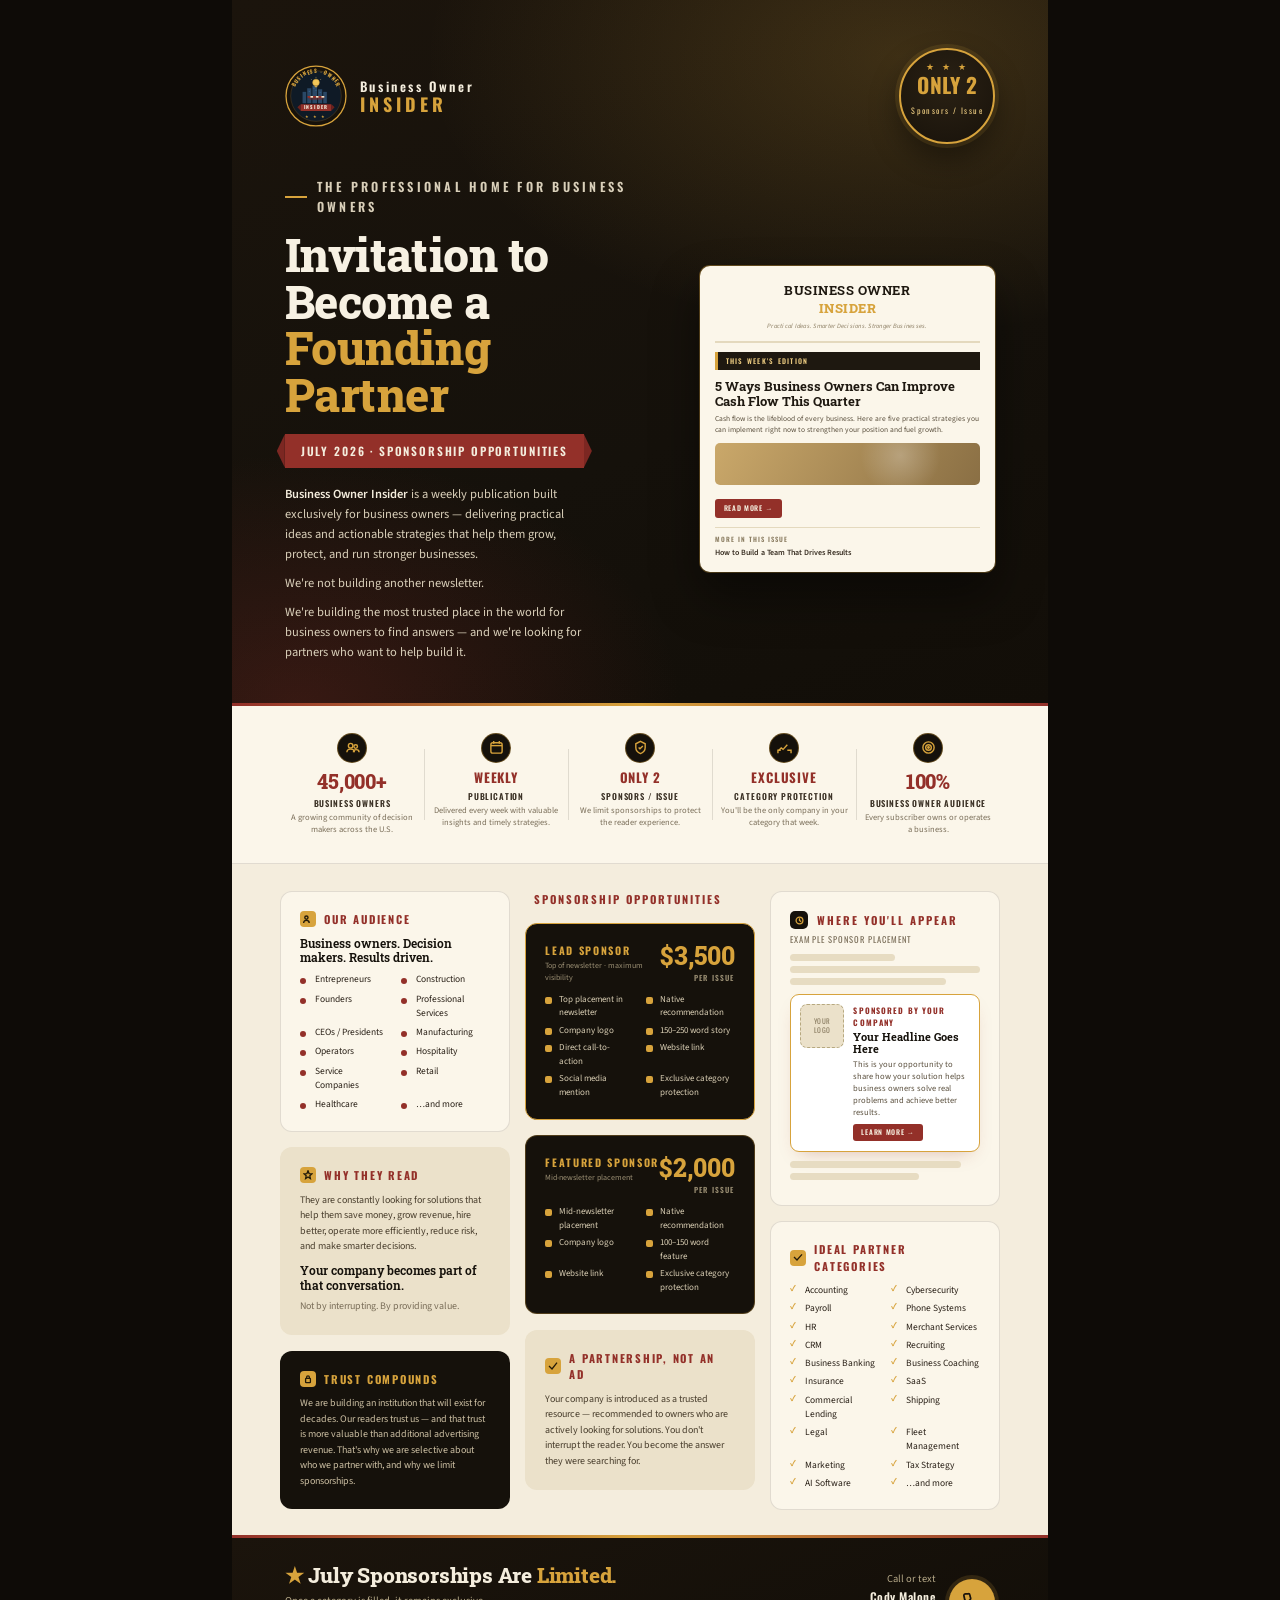
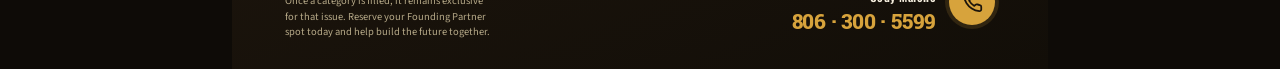
==== newsletter/boi-founding-partner.html @ cd5d9f14 "Add Business Owner Insider founding-partner one-pager (BOI brand) Rebuilds the founding-partner invi" ====
<!doctype html>
<html lang="en">
<head>
<meta charset="utf-8" />
<title>Business Owner Insider — Founding Partner Invitation</title>
<link rel="preconnect" href="https://fonts.googleapis.com">
<link rel="preconnect" href="https://fonts.gstatic.com" crossorigin>
<link href="https://fonts.googleapis.com/css2?family=Roboto+Slab:wght@400;500;600;700;800&family=Oswald:wght@500;600;700&family=Source+Sans+3:wght@400;500;600;700&display=swap" rel="stylesheet">
<style>
  :root{
    --ink:#15110B;          /* warm near-black */
    --ink-2:#1E1810;
    --char:#221B12;         /* charcoal panel */
    --cream:#F4EDDD;        /* parchment page */
    --cream-2:#ECE2CC;
    --panel:#EBE1CA;        /* tinted card */
    --gold:#D7A33C;         /* primary accent */
    --gold-2:#E7C77E;
    --gold-soft:#F0DFB0;
    --maroon:#933029;       /* brick red */
    --maroon-2:#7C2722;
    --navy:#1C2A38;
    --text:#2A2118;         /* body on cream */
    --mute:#7A6E59;
    --line:rgba(34,27,18,0.12);
    --line-d:rgba(244,237,221,0.12);
  }
  *{box-sizing:border-box;margin:0;padding:0}
  html,body{background:#0e0b07}
  body{
    font-family:'Source Sans 3',-apple-system,BlinkMacSystemFont,sans-serif;
    color:var(--text);
    -webkit-font-smoothing:antialiased;
    line-height:1.5;
  }
  .page{
    width:8.5in;min-height:11in;margin:0 auto;background:var(--cream);
    position:relative;overflow:hidden;
  }
  .slab{font-family:'Roboto Slab',serif}
  .cond{font-family:'Oswald',sans-serif}

  /* ---------------- HERO ---------------- */
  .hero{
    background:
      radial-gradient(820px 480px at 82% 8%, rgba(215,163,60,.20), transparent 58%),
      radial-gradient(640px 420px at 8% 100%, rgba(147,48,41,.28), transparent 60%),
      linear-gradient(160deg,#1B140C 0%, #15110B 60%, #120E08 100%);
    color:#F4EDDD;padding:0.5in 0.55in 0.46in;position:relative;
  }
  .hero::after{ /* hairline gold base */
    content:"";position:absolute;left:0;right:0;bottom:0;height:3px;
    background:linear-gradient(90deg,var(--maroon),var(--gold),var(--maroon));
  }
  .hero__top{display:flex;align-items:center;justify-content:space-between;margin-bottom:0.34in}
  .lockup{display:flex;align-items:center;gap:13px}
  .emblem{width:62px;height:62px;flex-shrink:0}
  .wordmark{line-height:1}
  .wordmark .l1{font-family:'Oswald';font-weight:600;letter-spacing:.20em;font-size:13px;color:#F4EDDD}
  .wordmark .l2{font-family:'Oswald';font-weight:700;letter-spacing:.22em;font-size:18px;color:var(--gold);margin-top:2px}
  .seal{
    width:1.0in;height:1.0in;border-radius:50%;flex-shrink:0;
    background:radial-gradient(circle at 50% 38%, #2A2114, #18120A);
    border:2px solid var(--gold);
    display:grid;place-items:center;text-align:center;
    box-shadow:0 0 0 4px rgba(215,163,60,.12), 0 14px 30px rgba(0,0,0,.4);
    position:relative;
  }
  .seal .stars{position:absolute;top:11px;left:0;right:0;text-align:center;color:var(--gold);font-size:9px;letter-spacing:3px}
  .seal b{font-family:'Oswald';font-weight:700;color:var(--gold);font-size:21px;letter-spacing:.02em;line-height:.9}
  .seal small{font-family:'Oswald';display:block;color:#E7C77E;font-size:8px;letter-spacing:.18em;margin-top:3px}

  .hero__grid{display:grid;grid-template-columns:1.12fr 0.88fr;gap:0.4in;align-items:center}
  .eyebrow{
    font-family:'Oswald';color:var(--gold);font-size:11px;letter-spacing:.26em;text-transform:uppercase;font-weight:600;
    margin-bottom:14px;display:flex;align-items:center;gap:10px;
  }
  .eyebrow::before{content:"";width:26px;height:2px;background:var(--gold)}
  .hero h1{
    font-family:'Roboto Slab';font-weight:800;font-size:46px;line-height:1.02;letter-spacing:-0.01em;color:#F7F1E3;
    margin-bottom:16px;
  }
  .hero h1 .accent{color:var(--gold)}
  .ribbon{
    display:inline-block;position:relative;
    background:var(--maroon);color:#F4EDDD;
    font-family:'Oswald';font-weight:600;font-size:11.5px;letter-spacing:.16em;text-transform:uppercase;
    padding:8px 16px;margin-bottom:16px;
  }
  .ribbon::before,.ribbon::after{content:"";position:absolute;top:0;bottom:0;width:8px;background:var(--maroon-2)}
  .ribbon::before{left:-8px;clip-path:polygon(0 50%,100% 0,100% 100%)}
  .ribbon::after{right:-8px;clip-path:polygon(0 0,100% 50%,0 100%)}
  .hero p{color:#D9CFB9;font-size:12.5px;line-height:1.6;max-width:50ch}
  .hero p + p{margin-top:9px}
  .hero p strong{color:#F4EDDD;font-weight:600}
  .hero p .em{color:var(--gold-2)}

  /* newsletter device mock */
  .mock{
    background:#FBF6EA;border-radius:10px;padding:15px 15px 13px;color:#221B12;
    box-shadow:0 24px 48px rgba(0,0,0,.45), 0 0 0 1px rgba(215,163,60,.4);
    position:relative;
  }
  .mock::before{ /* browser dots */
    content:"";position:absolute;top:-0px;left:0;right:0;height:0;
  }
  .mock__mast{text-align:center;border-bottom:2px solid #E4D9BE;padding-bottom:9px;margin-bottom:9px}
  .mock__mast .m1{font-family:'Roboto Slab';font-weight:700;font-size:13px;letter-spacing:.04em;color:#1E1810}
  .mock__mast .m2{font-family:'Roboto Slab';font-weight:800;font-size:13px;letter-spacing:.04em;color:var(--gold);margin-top:-1px}
  .mock__mast .tag{font-size:6.5px;color:#8A7C61;letter-spacing:.04em;margin-top:3px;font-style:italic}
  .mock__edition{
    background:#1E1810;color:#E7C77E;font-family:'Oswald';font-size:7px;letter-spacing:.18em;text-transform:uppercase;
    padding:4px 8px;border-left:3px solid var(--gold);margin-bottom:9px;font-weight:600;
  }
  .mock__title{font-family:'Roboto Slab';font-weight:700;font-size:12.5px;line-height:1.15;color:#1E1810;margin-bottom:5px}
  .mock__lede{font-size:7.5px;line-height:1.5;color:#5A4F3D;margin-bottom:8px}
  .mock__img{height:42px;border-radius:5px;margin-bottom:9px;
    background:linear-gradient(120deg,#caa86a,#8a6f44);position:relative;overflow:hidden}
  .mock__img::after{content:"";position:absolute;inset:0;
    background:radial-gradient(40px 40px at 70% 30%, rgba(255,255,255,.25), transparent)}
  .mock__cta{display:inline-block;background:var(--maroon);color:#F4EDDD;font-family:'Oswald';
    padding:4px 9px;border-radius:3px;font-size:7px;font-weight:600;letter-spacing:.10em;text-transform:uppercase}
  .mock__more{margin-top:9px;border-top:1px solid #E4D9BE;padding-top:7px}
  .mock__more .h{font-family:'Oswald';font-size:6.5px;letter-spacing:.16em;text-transform:uppercase;color:#8A7C61;font-weight:600}
  .mock__more .t{font-size:8px;color:#3A3024;font-weight:600;margin-top:2px}

  /* ---------------- METRIC STRIP ---------------- */
  .metrics{display:grid;grid-template-columns:repeat(5,1fr);background:#FBF6EA;padding:0.28in 0.5in;border-bottom:1px solid var(--line)}
  .metric{text-align:center;padding:0 7px;position:relative}
  .metric + .metric::before{content:"";position:absolute;left:0;top:16%;bottom:16%;width:1px;background:var(--line)}
  .metric .icon{width:30px;height:30px;border-radius:50%;background:var(--ink);color:var(--gold);display:grid;place-items:center;margin:0 auto 8px;border:1px solid rgba(215,163,60,.4)}
  .metric .icon svg{width:15px;height:15px}
  .metric .num{font-family:'Roboto Slab';font-weight:800;font-size:20px;letter-spacing:-0.01em;color:var(--maroon);line-height:1}
  .metric .num.sm{font-family:'Oswald';font-weight:700;font-size:13px;letter-spacing:.06em;text-transform:uppercase}
  .metric .label{font-family:'Oswald';font-weight:600;font-size:8.5px;letter-spacing:.10em;text-transform:uppercase;color:#3A3024;margin-top:6px}
  .metric .desc{font-size:8.5px;color:var(--mute);margin-top:3px;line-height:1.4}

  /* ---------------- BODY ---------------- */
  .body{display:grid;grid-template-columns:1fr 1fr 1fr;gap:0.16in;padding:0.28in 0.5in 0.26in;background:var(--cream)}
  .col{display:flex;flex-direction:column;gap:0.16in}
  .seclabel{font-family:'Oswald';font-size:11px;letter-spacing:.18em;text-transform:uppercase;color:var(--maroon);font-weight:700;display:flex;align-items:center;gap:9px;margin-bottom:2px}
  .seclabel .chip{width:18px;height:18px;border-radius:5px;background:var(--ink);color:var(--gold);display:grid;place-items:center;flex-shrink:0}
  .seclabel .chip svg{width:11px;height:11px}

  .card{background:#FBF6EA;border:1px solid var(--line);border-radius:12px;padding:0.2in}
  .card.tint{background:var(--panel);border-color:transparent}
  .card.dark{background:var(--ink);color:#EFE6D2;border-color:transparent}
  .card h3{font-family:'Oswald';font-size:11px;letter-spacing:.16em;text-transform:uppercase;color:var(--maroon);font-weight:700;margin-bottom:9px;display:flex;align-items:center;gap:8px}
  .card.dark h3{color:var(--gold)}
  .card .lead{font-family:'Roboto Slab';font-weight:600;font-size:11.5px;color:var(--ink);margin-bottom:6px;line-height:1.3}
  .card.dark .lead{color:#F4EDDD}
  .card p{font-size:10px;line-height:1.55;color:#4A3F2E}
  .card.dark p{color:#CBBEA2}
  .chip-sm{width:16px;height:16px;border-radius:4px;background:var(--gold);color:#231A08;display:grid;place-items:center;flex-shrink:0}
  .chip-sm svg{width:10px;height:10px}

  .twocol{display:grid;grid-template-columns:1fr 1fr;gap:5px 12px;list-style:none;margin-top:6px}
  .twocol li{position:relative;padding-left:15px;font-size:9.5px;color:var(--text)}
  .twocol li::before{content:"";position:absolute;left:0;top:6px;width:6px;height:6px;border-radius:50%;background:var(--maroon)}

  /* sponsor tiers */
  .tiers-label{font-family:'Oswald';font-size:11px;letter-spacing:.18em;text-transform:uppercase;color:var(--maroon);font-weight:700;display:flex;align-items:center;gap:9px}
  .sponsor{background:var(--ink);color:#EFE6D2;border-radius:12px;padding:0.2in;position:relative;overflow:hidden}
  .sponsor.lead{border:1.5px solid var(--gold)}
  .sponsor.feat{border:1px solid rgba(215,163,60,.3)}
  .sponsor .head{display:flex;align-items:flex-start;justify-content:space-between;margin-bottom:9px}
  .sponsor .tag{font-family:'Oswald';font-size:10.5px;letter-spacing:.16em;text-transform:uppercase;color:var(--gold);font-weight:700}
  .sponsor .tagsub{font-size:8px;color:#9A8E73;margin-top:1px}
  .sponsor .price{text-align:right;line-height:1}
  .sponsor .price b{font-family:'Roboto Slab';font-weight:800;font-size:25px;color:var(--gold);display:block;letter-spacing:-0.01em}
  .sponsor .price small{font-family:'Oswald';font-size:7.5px;color:#9A8E73;letter-spacing:.16em;text-transform:uppercase;font-weight:600}
  .sponsor ul{list-style:none;display:grid;grid-template-columns:1fr 1fr;gap:4px 12px;margin-top:4px}
  .sponsor.feat ul{grid-template-columns:1fr 1fr}
  .sponsor li{position:relative;padding-left:14px;font-size:9px;color:#D9CEB4}
  .sponsor li::before{content:"";position:absolute;left:0;top:4px;width:7px;height:7px;border-radius:2px;background:var(--gold)}

  /* placement preview */
  .preview{background:#FBF6EA;border:1px solid var(--line);border-radius:12px;padding:0.2in}
  .preview .sk{height:7px;background:#E7DCC2;border-radius:4px;margin-bottom:5px}
  .preview .ad{background:#fff;border:1.5px solid var(--gold);border-radius:9px;padding:9px;display:flex;gap:9px;margin:9px 0;box-shadow:0 8px 18px -10px rgba(147,48,41,.35)}
  .preview .ad .logo{width:44px;height:44px;border-radius:7px;background:var(--panel);border:1px dashed #B6A87F;display:grid;place-items:center;color:#8A7C61;font-size:7px;text-align:center;line-height:1.2;font-family:'Oswald';letter-spacing:.06em;flex-shrink:0}
  .preview .ad h4{font-family:'Oswald';font-size:8px;color:var(--maroon);letter-spacing:.14em;text-transform:uppercase;font-weight:700;margin-bottom:3px}
  .preview .ad h5{font-family:'Roboto Slab';font-size:11px;font-weight:700;color:var(--ink);margin-bottom:3px;line-height:1.15}
  .preview .ad p{font-size:8.5px;color:#5A4F3D;line-height:1.4}
  .preview .ad .c{display:inline-block;background:var(--maroon);color:#F4EDDD;font-family:'Oswald';padding:3px 8px;border-radius:3px;font-size:7px;font-weight:600;letter-spacing:.1em;text-transform:uppercase;margin-top:5px}

  .cats{display:grid;grid-template-columns:1fr 1fr;gap:4px 12px;list-style:none;margin-top:6px}
  .cats li{position:relative;padding-left:15px;font-size:9.5px;color:var(--text)}
  .cats li::before{content:"✓";position:absolute;left:0;top:-1px;color:var(--gold);font-size:9px;font-weight:700}

  /* ---------------- FOOTER ---------------- */
  .foot{background:linear-gradient(160deg,#1B140C,#120E08);color:#F4EDDD;padding:0.3in 0.55in;display:grid;grid-template-columns:1.4fr 1fr;gap:0.3in;align-items:center;position:relative}
  .foot::before{content:"";position:absolute;top:0;left:0;right:0;height:3px;background:linear-gradient(90deg,var(--maroon),var(--gold),var(--maroon))}
  .foot__cta h2{font-family:'Roboto Slab';font-weight:800;font-size:21px;letter-spacing:-0.01em;line-height:1.08;margin-bottom:6px}
  .foot__cta h2 .accent{color:var(--gold)}
  .foot__cta p{color:#B6A988;font-size:10.5px;line-height:1.5;max-width:42ch}
  .foot__cta .star{color:var(--gold)}
  .foot__contact{display:flex;align-items:center;gap:13px;justify-content:flex-end;text-align:right}
  .foot__contact .who{font-size:10.5px;color:#B6A988}
  .foot__contact .who b{display:block;color:#F4EDDD;font-weight:600;font-family:'Oswald';letter-spacing:.04em;font-size:12px;margin-top:1px}
  .foot__contact .num{font-family:'Roboto Slab';font-weight:800;font-size:21px;color:var(--gold);letter-spacing:-0.01em;line-height:1.15;margin-top:3px}
  .foot__contact .ring{width:46px;height:46px;border-radius:50%;background:var(--gold);color:#1B140C;display:grid;place-items:center;flex-shrink:0;box-shadow:0 0 0 4px rgba(215,163,60,.15)}
  .foot__contact .ring svg{width:21px;height:21px}

  @page{size:Letter;margin:0}
  @media print{html,body{background:var(--cream)} .page{width:8.5in;min-height:11in}}
</style>
</head>
<body>
  <main class="page">

    <!-- ===== HERO ===== -->
    <section class="hero">
      <div class="hero__top">
        <div class="lockup">
          <!-- recreated Business Owner Insider emblem -->
          <svg class="emblem" viewBox="0 0 120 120" aria-label="Business Owner Insider emblem">
            <defs>
              <path id="arcTop" d="M16,60 A44,44 0 0 1 104,60" />
            </defs>
            <circle cx="60" cy="60" r="58" fill="#16110A"/>
            <circle cx="60" cy="60" r="58" fill="none" stroke="#D7A33C" stroke-width="2.5"/>
            <circle cx="60" cy="60" r="49" fill="#0F1A26"/>
            <circle cx="60" cy="60" r="49" fill="none" stroke="#5A4322" stroke-width="1"/>
            <!-- arced top text -->
            <text font-family="Oswald, sans-serif" font-weight="700" font-size="10.5" letter-spacing="1.6" fill="#D7A33C">
              <textPath href="#arcTop" startOffset="50%" text-anchor="middle">BUSINESS · OWNER</textPath>
            </text>
            <!-- city skyline -->
            <g fill="#2A4866">
              <rect x="34" y="52" width="7" height="22"/><rect x="43" y="45" width="8" height="29"/>
              <rect x="53" y="40" width="9" height="34"/><rect x="64" y="47" width="8" height="27"/>
              <rect x="74" y="52" width="7" height="22"/>
            </g>
            <g fill="#3A6E9E" opacity="0.9">
              <rect x="55" y="44" width="2" height="2"/><rect x="59" y="48" width="2" height="2"/>
              <rect x="46" y="50" width="2" height="2"/><rect x="67" y="52" width="2" height="2"/>
            </g>
            <!-- market stall awning -->
            <g>
              <rect x="44" y="60" width="32" height="3.4" fill="#8C2C25"/>
              <g>
                <rect x="44" y="60" width="5.3" height="3.4" fill="#933029"/>
                <rect x="49.3" y="60" width="5.3" height="3.4" fill="#F0E6CE"/>
                <rect x="54.6" y="60" width="5.3" height="3.4" fill="#933029"/>
                <rect x="59.9" y="60" width="5.3" height="3.4" fill="#F0E6CE"/>
                <rect x="65.2" y="60" width="5.3" height="3.4" fill="#933029"/>
                <rect x="70.5" y="60" width="5.5" height="3.4" fill="#F0E6CE"/>
              </g>
              <path d="M44 63.4 l4 4 h24 l4 -4 Z" fill="#7C2722" opacity="0.55"/>
            </g>
            <!-- lightbulb -->
            <circle cx="60" cy="34" r="6.4" fill="#F2C75A"/>
            <circle cx="60" cy="34" r="6.4" fill="none" stroke="#D7A33C" stroke-width="1"/>
            <rect x="57.4" y="40" width="5.2" height="3" rx="1" fill="#C9A24A"/>
            <g stroke="#E7C77E" stroke-width="1" opacity="0.8">
              <line x1="60" y1="23" x2="60" y2="26"/><line x1="50" y1="27" x2="52" y2="29"/><line x1="70" y1="27" x2="68" y2="29"/>
            </g>
            <!-- INSIDER ribbon -->
            <g>
              <rect x="30" y="76" width="60" height="13" rx="1.5" fill="#933029"/>
              <path d="M30 76 l-6 6 6 6 Z" fill="#6E211C"/>
              <path d="M90 76 l6 6 -6 6 Z" fill="#6E211C"/>
              <text x="60" y="85.4" font-family="Oswald, sans-serif" font-weight="700" font-size="9.5" letter-spacing="2.4" fill="#F4EDDD" text-anchor="middle">INSIDER</text>
            </g>
            <!-- bottom stars -->
            <text x="60" y="103" font-size="7" fill="#D7A33C" text-anchor="middle" letter-spacing="3">★ ★ ★</text>
          </svg>
          <div class="wordmark">
            <div class="l1">Business Owner</div>
            <div class="l2">INSIDER</div>
          </div>
        </div>
        <div class="seal">
          <span class="stars">★ ★ ★</span>
          <div><b>ONLY 2</b><small>Sponsors / Issue</small></div>
        </div>
      </div>

      <div class="hero__grid">
        <div>
          <p class="eyebrow">The professional home for business owners</p>
          <h1>Invitation to Become a <span class="accent">Founding Partner</span></h1>
          <span class="ribbon">July 2026 · Sponsorship Opportunities</span>
          <p><strong>Business Owner Insider</strong> is a weekly publication built exclusively for business owners — delivering practical ideas and actionable strategies that help them grow, protect, and run stronger businesses.</p>
          <p class="em">We're not building another newsletter.</p>
          <p>We're building the most trusted place in the world for business owners to find answers — and we're looking for partners who want to help build it.</p>
        </div>

        <div class="mock" aria-hidden="true">
          <div class="mock__mast">
            <div class="m1">BUSINESS OWNER</div>
            <div class="m2">INSIDER</div>
            <div class="tag">Practical Ideas. Smarter Decisions. Stronger Businesses.</div>
          </div>
          <div class="mock__edition">This Week's Edition</div>
          <div class="mock__title">5 Ways Business Owners Can Improve Cash Flow This Quarter</div>
          <div class="mock__lede">Cash flow is the lifeblood of every business. Here are five practical strategies you can implement right now to strengthen your position and fuel growth.</div>
          <div class="mock__img"></div>
          <span class="mock__cta">Read More →</span>
          <div class="mock__more">
            <div class="h">More in this issue</div>
            <div class="t">How to Build a Team That Drives Results</div>
          </div>
        </div>
      </div>
    </section>

    <!-- ===== METRICS ===== -->
    <section class="metrics">
      <div class="metric">
        <div class="icon"><svg viewBox="0 0 16 16" fill="none" stroke="currentColor" stroke-width="1.5"><circle cx="6" cy="6" r="2.4"/><circle cx="11.4" cy="7" r="1.9"/><path d="M2 13c0-2 2-3.4 4-3.4s4 1.4 4 3.4"/><path d="M9 13c0-1.6 1.4-2.7 3-2.7s3 1.1 3 2.7"/></svg></div>
        <div class="num">45,000+</div>
        <div class="label">Business Owners</div>
        <div class="desc">A growing community of decision makers across the U.S.</div>
      </div>
      <div class="metric">
        <div class="icon"><svg viewBox="0 0 16 16" fill="none" stroke="currentColor" stroke-width="1.5"><rect x="2" y="3" width="12" height="11" rx="2"/><path d="M2 6 H14"/><path d="M5 1 V4 M11 1 V4"/></svg></div>
        <div class="num sm">Weekly</div>
        <div class="label">Publication</div>
        <div class="desc">Delivered every week with valuable insights and timely strategies.</div>
      </div>
      <div class="metric">
        <div class="icon"><svg viewBox="0 0 16 16" fill="none" stroke="currentColor" stroke-width="1.5"><path d="M8 1.5 L13 4 V8c0 3-2.5 5.5-5 6.5C5.5 13.5 3 11 3 8V4z"/><path d="M6 8 L7.4 9.4 L10.5 6.4"/></svg></div>
        <div class="num sm">Only 2</div>
        <div class="label">Sponsors / Issue</div>
        <div class="desc">We limit sponsorships to protect the reader experience.</div>
      </div>
      <div class="metric">
        <div class="icon"><svg viewBox="0 0 16 16" fill="none" stroke="currentColor" stroke-width="1.5"><path d="M2 11 L4.5 8.5 L6.5 10 L11 5"/><path d="M4 11 H1 V14"/><path d="M11 11 H15 V14"/></svg></div>
        <div class="num sm">Exclusive</div>
        <div class="label">Category Protection</div>
        <div class="desc">You'll be the only company in your category that week.</div>
      </div>
      <div class="metric">
        <div class="icon"><svg viewBox="0 0 16 16" fill="none" stroke="currentColor" stroke-width="1.5"><circle cx="8" cy="8" r="6"/><circle cx="8" cy="8" r="3"/><circle cx="8" cy="8" r="0.8" fill="currentColor"/></svg></div>
        <div class="num">100%</div>
        <div class="label">Business Owner Audience</div>
        <div class="desc">Every subscriber owns or operates a business.</div>
      </div>
    </section>

    <!-- ===== BODY ===== -->
    <section class="body">
      <!-- COL 1 -->
      <div class="col">
        <article class="card">
          <h3><span class="chip-sm"><svg viewBox="0 0 10 10" fill="none" stroke="currentColor" stroke-width="1.4"><circle cx="3.4" cy="3.6" r="1.6"/><path d="M0.6 9c0-1.5 1.2-2.6 2.8-2.6S6.2 7.5 6.2 9"/></svg></span> Our Audience</h3>
          <p class="lead">Business owners. Decision makers. Results driven.</p>
          <ul class="twocol">
            <li>Entrepreneurs</li><li>Construction</li>
            <li>Founders</li><li>Professional Services</li>
            <li>CEOs / Presidents</li><li>Manufacturing</li>
            <li>Operators</li><li>Hospitality</li>
            <li>Service Companies</li><li>Retail</li>
            <li>Healthcare</li><li>…and more</li>
          </ul>
        </article>

        <article class="card tint">
          <h3><span class="chip-sm"><svg viewBox="0 0 10 10" fill="none" stroke="currentColor" stroke-width="1.3"><path d="M5 0.8 L6.1 3.6 L9 3.8 L6.8 5.7 L7.4 8.6 L5 7 L2.6 8.6 L3.2 5.7 L1 3.8 L3.9 3.6 Z"/></svg></span> Why They Read</h3>
          <p>They are constantly looking for solutions that help them save money, grow revenue, hire better, operate more efficiently, reduce risk, and make smarter decisions.</p>
          <p class="lead" style="margin-top:9px">Your company becomes part of that conversation.</p>
          <p style="margin-top:3px;color:var(--mute)">Not by interrupting. By providing value.</p>
        </article>

        <article class="card dark">
          <h3><span class="chip-sm"><svg viewBox="0 0 10 10" fill="none" stroke="#231A08" stroke-width="1.3"><rect x="2.6" y="4.4" width="4.8" height="4.2" rx="0.6"/><path d="M3.6 4.4 V3.2 a1.4 1.4 0 0 1 2.8 0 V4.4"/></svg></span> Trust Compounds</h3>
          <p>We are building an institution that will exist for decades. Our readers trust us — and that trust is more valuable than additional advertising revenue. That's why we are selective about who we partner with, and why we limit sponsorships.</p>
        </article>
      </div>

      <!-- COL 2 -->
      <div class="col">
        <p class="tiers-label"><span class="chip"><svg viewBox="0 0 11 11" fill="none" stroke="currentColor" stroke-width="1.3"><path d="M1.4 1.4 H9.6 V6 L5.5 9.4 L1.4 6 Z"/></svg></span> Sponsorship Opportunities</p>

        <article class="sponsor lead">
          <div class="head">
            <div><div class="tag">Lead Sponsor</div><div class="tagsub">Top of newsletter · maximum visibility</div></div>
            <div class="price"><b>$3,500</b><small>per issue</small></div>
          </div>
          <ul>
            <li>Top placement in newsletter</li>
            <li>Native recommendation</li>
            <li>Company logo</li>
            <li>150–250 word story</li>
            <li>Direct call-to-action</li>
            <li>Website link</li>
            <li>Social media mention</li>
            <li>Exclusive category protection</li>
          </ul>
        </article>

        <article class="sponsor feat">
          <div class="head">
            <div><div class="tag">Featured Sponsor</div><div class="tagsub">Mid-newsletter placement</div></div>
            <div class="price"><b>$2,000</b><small>per issue</small></div>
          </div>
          <ul>
            <li>Mid-newsletter placement</li>
            <li>Native recommendation</li>
            <li>Company logo</li>
            <li>100–150 word feature</li>
            <li>Website link</li>
            <li>Exclusive category protection</li>
          </ul>
        </article>

        <article class="card tint">
          <h3><span class="chip-sm"><svg viewBox="0 0 10 10" fill="none" stroke="currentColor" stroke-width="1.3"><path d="M1 5 L4 8 L9 1.6"/></svg></span> A Partnership, Not an Ad</h3>
          <p>Your company is introduced as a trusted resource — recommended to owners who are actively looking for solutions. You don't interrupt the reader. You become the answer they were searching for.</p>
        </article>
      </div>

      <!-- COL 3 -->
      <div class="col">
        <article class="preview">
          <p class="seclabel"><span class="chip"><svg viewBox="0 0 11 11" fill="none" stroke="currentColor" stroke-width="1.3"><circle cx="5.5" cy="5.5" r="3.4"/><path d="M5.5 3.2 V5.5 L7.2 6.6"/></svg></span> Where You'll Appear</p>
          <p style="font-family:'Oswald';font-size:8.5px;letter-spacing:.12em;text-transform:uppercase;color:var(--mute);margin:4px 0 8px">Example sponsor placement</p>
          <div class="sk" style="width:55%"></div>
          <div class="sk"></div>
          <div class="sk" style="width:82%"></div>
          <div class="ad">
            <div class="logo">YOUR<br/>LOGO</div>
            <div>
              <h4>Sponsored by Your Company</h4>
              <h5>Your Headline Goes Here</h5>
              <p>This is your opportunity to share how your solution helps business owners solve real problems and achieve better results.</p>
              <span class="c">Learn More →</span>
            </div>
          </div>
          <div class="sk" style="width:90%"></div>
          <div class="sk" style="width:68%"></div>
        </article>

        <article class="card">
          <h3><span class="chip-sm"><svg viewBox="0 0 10 10" fill="none" stroke="currentColor" stroke-width="1.3"><path d="M1 4 L4 7 L9 1.4"/></svg></span> Ideal Partner Categories</h3>
          <ul class="cats">
            <li>Accounting</li><li>Cybersecurity</li>
            <li>Payroll</li><li>Phone Systems</li>
            <li>HR</li><li>Merchant Services</li>
            <li>CRM</li><li>Recruiting</li>
            <li>Business Banking</li><li>Business Coaching</li>
            <li>Insurance</li><li>SaaS</li>
            <li>Commercial Lending</li><li>Shipping</li>
            <li>Legal</li><li>Fleet Management</li>
            <li>Marketing</li><li>Tax Strategy</li>
            <li>AI Software</li><li>…and more</li>
          </ul>
        </article>
      </div>
    </section>

    <!-- ===== FOOTER ===== -->
    <section class="foot">
      <div class="foot__cta">
        <h2><span class="star">★</span> July Sponsorships Are <span class="accent">Limited.</span></h2>
        <p>Once a category is filled, it remains exclusive for that issue. Reserve your Founding Partner spot today and help build the future together.</p>
      </div>
      <div class="foot__contact">
        <div>
          <div class="who">Call or text <b>Cody Malone</b></div>
          <div class="num">806 · 300 · 5599</div>
        </div>
        <div class="ring">
          <svg viewBox="0 0 24 24" fill="none" stroke="currentColor" stroke-width="2" stroke-linecap="round" stroke-linejoin="round"><path d="M22 16.92v3a2 2 0 0 1-2.18 2 19.79 19.79 0 0 1-8.63-3.07 19.5 19.5 0 0 1-6-6 19.79 19.79 0 0 1-3.07-8.67A2 2 0 0 1 4.11 2h3a2 2 0 0 1 2 1.72c.13.96.36 1.9.7 2.81a2 2 0 0 1-.45 2.11L8.09 9.91a16 16 0 0 0 6 6l1.27-1.27a2 2 0 0 1 2.11-.45c.91.34 1.85.57 2.81.7A2 2 0 0 1 22 16.92z"/></svg>
        </div>
      </div>
    </section>

  </main>
</body>
</html>
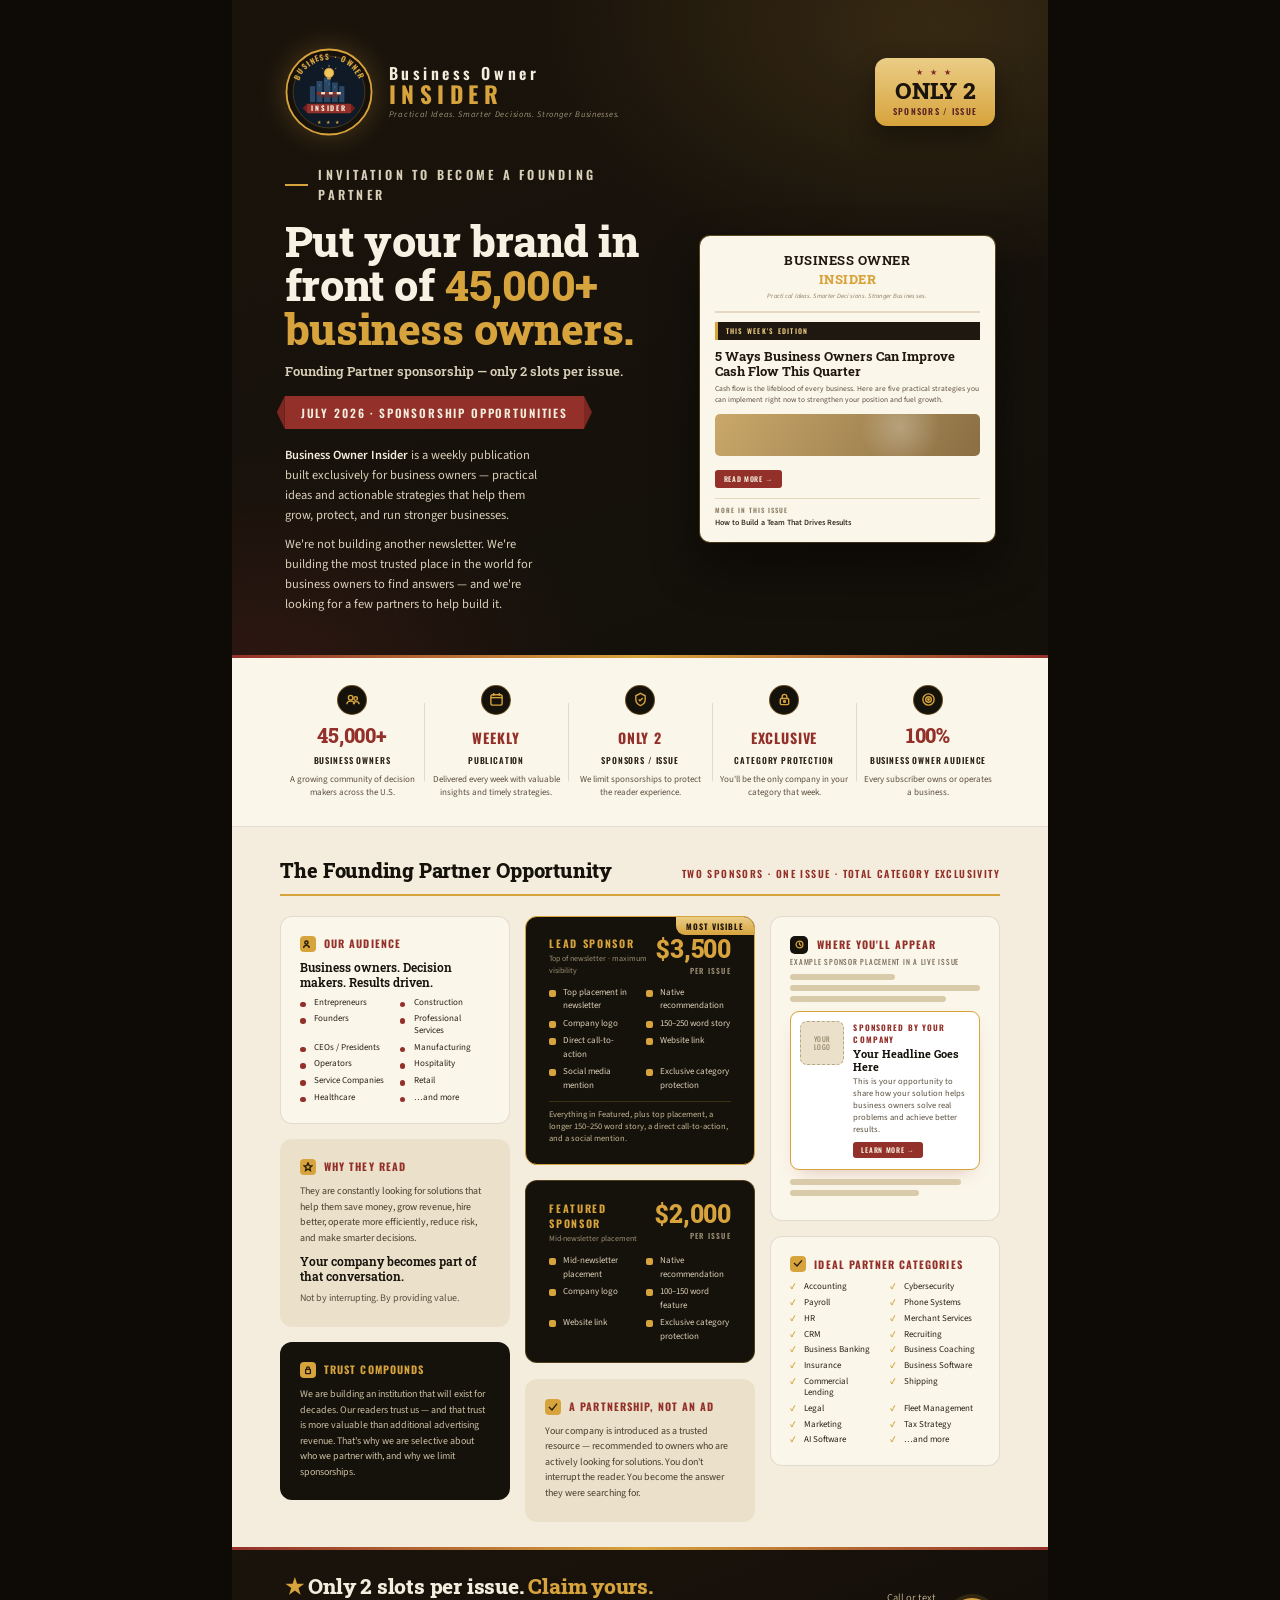
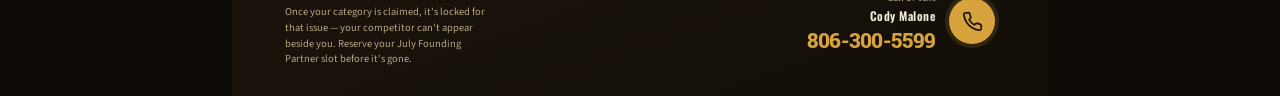
==== commit 19cc2ed8: "Refine BOI one-pager from adversarial design review Applied the deduped review punch-list (5 reviewe" ====
--- a/newsletter/boi-founding-partner.html
+++ b/newsletter/boi-founding-partner.html
@@ -21,7 +21,8 @@
     --maroon-2:#7C2722;
     --navy:#1C2A38;
     --text:#2A2118;         /* body on cream */
-    --mute:#7A6E59;
+    --mute:#5C5040;         /* AA-safe secondary on cream */
+    --mute-2:#6B5D4A;
     --line:rgba(34,27,18,0.12);
     --line-d:rgba(244,237,221,0.12);
   }
@@ -43,32 +44,32 @@
   /* ---------------- HERO ---------------- */
   .hero{
     background:
-      radial-gradient(820px 480px at 82% 8%, rgba(215,163,60,.20), transparent 58%),
-      radial-gradient(640px 420px at 8% 100%, rgba(147,48,41,.28), transparent 60%),
-      linear-gradient(160deg,#1B140C 0%, #15110B 60%, #120E08 100%);
+      radial-gradient(720px 440px at 86% 4%, rgba(215,163,60,.16), transparent 56%),
+      radial-gradient(560px 380px at 4% 104%, rgba(147,48,41,.20), transparent 60%),
+      linear-gradient(160deg,#1A130B 0%, #15110B 70%, #130F09 100%);
     color:#F4EDDD;padding:0.5in 0.55in 0.46in;position:relative;
   }
   .hero::after{ /* hairline gold base */
     content:"";position:absolute;left:0;right:0;bottom:0;height:3px;
     background:linear-gradient(90deg,var(--maroon),var(--gold),var(--maroon));
   }
-  .hero__top{display:flex;align-items:center;justify-content:space-between;margin-bottom:0.34in}
-  .lockup{display:flex;align-items:center;gap:13px}
-  .emblem{width:62px;height:62px;flex-shrink:0}
+  .hero__top{display:flex;align-items:center;justify-content:space-between;margin-bottom:0.3in}
+  .lockup{display:flex;align-items:center;gap:16px}
+  .emblem{width:88px;height:88px;flex-shrink:0;filter:drop-shadow(0 0 14px rgba(215,163,60,.28))}
   .wordmark{line-height:1}
-  .wordmark .l1{font-family:'Oswald';font-weight:600;letter-spacing:.20em;font-size:13px;color:#F4EDDD}
-  .wordmark .l2{font-family:'Oswald';font-weight:700;letter-spacing:.22em;font-size:18px;color:var(--gold);margin-top:2px}
+  .wordmark .l1{font-family:'Oswald';font-weight:600;letter-spacing:.22em;font-size:16px;color:#F4EDDD}
+  .wordmark .l2{font-family:'Oswald';font-weight:700;letter-spacing:.24em;font-size:23px;color:var(--gold);margin-top:2px}
+  .wordmark .l3{font-size:8.5px;color:#9E9176;letter-spacing:.08em;margin-top:4px;font-style:italic}
+  /* flat gold stat block — distinct from the circular emblem */
   .seal{
-    width:1.0in;height:1.0in;border-radius:50%;flex-shrink:0;
-    background:radial-gradient(circle at 50% 38%, #2A2114, #18120A);
-    border:2px solid var(--gold);
-    display:grid;place-items:center;text-align:center;
-    box-shadow:0 0 0 4px rgba(215,163,60,.12), 0 14px 30px rgba(0,0,0,.4);
-    position:relative;
-  }
-  .seal .stars{position:absolute;top:11px;left:0;right:0;text-align:center;color:var(--gold);font-size:9px;letter-spacing:3px}
-  .seal b{font-family:'Oswald';font-weight:700;color:var(--gold);font-size:21px;letter-spacing:.02em;line-height:.9}
-  .seal small{font-family:'Oswald';display:block;color:#E7C77E;font-size:8px;letter-spacing:.18em;margin-top:3px}
+    flex-shrink:0;text-align:center;
+    background:linear-gradient(180deg,#EACD86,#D7A33C);
+    color:#1B140C;border-radius:12px;padding:9px 18px;
+    box-shadow:0 12px 26px rgba(0,0,0,.42);
+  }
+  .seal .stars{display:block;color:#7C2722;font-size:8px;letter-spacing:2.5px;margin-bottom:1px}
+  .seal b{font-family:'Roboto Slab';font-weight:800;color:#1B140C;font-size:23px;letter-spacing:0;line-height:.95;display:block}
+  .seal small{font-family:'Oswald';display:block;color:#5A2420;font-size:8.5px;letter-spacing:.15em;margin-top:3px;font-weight:600;text-transform:uppercase}
 
   .hero__grid{display:grid;grid-template-columns:1.12fr 0.88fr;gap:0.4in;align-items:center}
   .eyebrow{
@@ -77,10 +78,12 @@
   }
   .eyebrow::before{content:"";width:26px;height:2px;background:var(--gold)}
   .hero h1{
-    font-family:'Roboto Slab';font-weight:800;font-size:46px;line-height:1.02;letter-spacing:-0.01em;color:#F7F1E3;
-    margin-bottom:16px;
+    font-family:'Roboto Slab';font-weight:800;font-size:43px;line-height:1.03;letter-spacing:-0.01em;color:#F7F1E3;
+    margin-bottom:9px;
   }
   .hero h1 .accent{color:var(--gold)}
+  .subhead{font-family:'Roboto Slab';font-weight:600;font-size:15.5px;color:var(--gold-2);margin-bottom:15px;line-height:1.25}
+  .hero .intro{max-width:44ch}
   .ribbon{
     display:inline-block;position:relative;
     background:var(--maroon);color:#F4EDDD;
@@ -130,22 +133,26 @@
   .metric + .metric::before{content:"";position:absolute;left:0;top:16%;bottom:16%;width:1px;background:var(--line)}
   .metric .icon{width:30px;height:30px;border-radius:50%;background:var(--ink);color:var(--gold);display:grid;place-items:center;margin:0 auto 8px;border:1px solid rgba(215,163,60,.4)}
   .metric .icon svg{width:15px;height:15px}
-  .metric .num{font-family:'Roboto Slab';font-weight:800;font-size:20px;letter-spacing:-0.01em;color:var(--maroon);line-height:1}
-  .metric .num.sm{font-family:'Oswald';font-weight:700;font-size:13px;letter-spacing:.06em;text-transform:uppercase}
-  .metric .label{font-family:'Oswald';font-weight:600;font-size:8.5px;letter-spacing:.10em;text-transform:uppercase;color:#3A3024;margin-top:6px}
-  .metric .desc{font-size:8.5px;color:var(--mute);margin-top:3px;line-height:1.4}
+  .metric .num{font-family:'Roboto Slab';font-weight:800;font-size:20px;letter-spacing:-0.01em;color:var(--maroon);line-height:1;min-height:22px;display:flex;align-items:flex-end;justify-content:center}
+  .metric .num.sm{font-family:'Oswald';font-weight:700;font-size:14px;letter-spacing:.06em;text-transform:uppercase}
+  .metric .label{font-family:'Oswald';font-weight:600;font-size:8.5px;letter-spacing:.10em;text-transform:uppercase;color:#2A2118;margin-top:6px;min-height:2.2em;display:flex;align-items:center;justify-content:center}
+  .metric .desc{font-size:9px;color:var(--mute);margin-top:3px;line-height:1.45}
 
   /* ---------------- BODY ---------------- */
-  .body{display:grid;grid-template-columns:1fr 1fr 1fr;gap:0.16in;padding:0.28in 0.5in 0.26in;background:var(--cream)}
+  .bodywrap{background:var(--cream);padding:0.3in 0.5in 0.26in}
+  .body__head{display:flex;align-items:baseline;justify-content:space-between;gap:18px;border-bottom:2px solid var(--gold);padding-bottom:9px;margin-bottom:0.2in}
+  .body__title{font-family:'Roboto Slab';font-weight:800;font-size:20px;letter-spacing:-0.005em;color:var(--ink)}
+  .body__sub{font-family:'Oswald';font-size:10px;letter-spacing:.14em;text-transform:uppercase;color:var(--maroon);font-weight:600;white-space:nowrap}
+  .body{display:grid;grid-template-columns:1fr 1fr 1fr;gap:0.16in;align-items:stretch}
   .col{display:flex;flex-direction:column;gap:0.16in}
-  .seclabel{font-family:'Oswald';font-size:11px;letter-spacing:.18em;text-transform:uppercase;color:var(--maroon);font-weight:700;display:flex;align-items:center;gap:9px;margin-bottom:2px}
+  .seclabel{font-family:'Oswald';font-size:10.5px;letter-spacing:.10em;text-transform:uppercase;color:var(--maroon);font-weight:700;display:flex;align-items:center;gap:9px;margin-bottom:2px}
   .seclabel .chip{width:18px;height:18px;border-radius:5px;background:var(--ink);color:var(--gold);display:grid;place-items:center;flex-shrink:0}
   .seclabel .chip svg{width:11px;height:11px}
 
   .card{background:#FBF6EA;border:1px solid var(--line);border-radius:12px;padding:0.2in}
   .card.tint{background:var(--panel);border-color:transparent}
   .card.dark{background:var(--ink);color:#EFE6D2;border-color:transparent}
-  .card h3{font-family:'Oswald';font-size:11px;letter-spacing:.16em;text-transform:uppercase;color:var(--maroon);font-weight:700;margin-bottom:9px;display:flex;align-items:center;gap:8px}
+  .card h3{font-family:'Oswald';font-size:10.5px;letter-spacing:.10em;text-transform:uppercase;color:var(--maroon);font-weight:700;margin-bottom:9px;display:flex;align-items:center;gap:8px;white-space:nowrap}
   .card.dark h3{color:var(--gold)}
   .card .lead{font-family:'Roboto Slab';font-weight:600;font-size:11.5px;color:var(--ink);margin-bottom:6px;line-height:1.3}
   .card.dark .lead{color:#F4EDDD}
@@ -154,15 +161,17 @@
   .chip-sm{width:16px;height:16px;border-radius:4px;background:var(--gold);color:#231A08;display:grid;place-items:center;flex-shrink:0}
   .chip-sm svg{width:10px;height:10px}
 
-  .twocol{display:grid;grid-template-columns:1fr 1fr;gap:5px 12px;list-style:none;margin-top:6px}
-  .twocol li{position:relative;padding-left:15px;font-size:9.5px;color:var(--text)}
-  .twocol li::before{content:"";position:absolute;left:0;top:6px;width:6px;height:6px;border-radius:50%;background:var(--maroon)}
+  .twocol{display:grid;grid-template-columns:1fr 1fr;gap:5px 10px;list-style:none;margin-top:6px}
+  .twocol li{position:relative;padding-left:14px;font-size:9px;line-height:1.3;color:var(--text)}
+  .twocol li::before{content:"";position:absolute;left:0;top:5px;width:5.5px;height:5.5px;border-radius:50%;background:var(--maroon)}
 
   /* sponsor tiers */
   .tiers-label{font-family:'Oswald';font-size:11px;letter-spacing:.18em;text-transform:uppercase;color:var(--maroon);font-weight:700;display:flex;align-items:center;gap:9px}
-  .sponsor{background:var(--ink);color:#EFE6D2;border-radius:12px;padding:0.2in;position:relative;overflow:hidden}
+  .sponsor{background:var(--ink);color:#EFE6D2;border-radius:12px;padding:0.2in 0.24in;position:relative;overflow:hidden}
   .sponsor.lead{border:1.5px solid var(--gold)}
   .sponsor.feat{border:1px solid rgba(215,163,60,.3)}
+  .sponsor .flag{position:absolute;top:0;right:0;background:linear-gradient(180deg,#EACD86,#D7A33C);color:#1B140C;font-family:'Oswald';font-size:8px;font-weight:700;letter-spacing:.12em;text-transform:uppercase;padding:3px 10px;border-bottom-left-radius:9px}
+  .sponsor .tier-note{font-size:8.5px;line-height:1.4;color:#C6B894;margin-top:9px;border-top:1px solid rgba(215,163,60,.22);padding-top:7px}
   .sponsor .head{display:flex;align-items:flex-start;justify-content:space-between;margin-bottom:9px}
   .sponsor .tag{font-family:'Oswald';font-size:10.5px;letter-spacing:.16em;text-transform:uppercase;color:var(--gold);font-weight:700}
   .sponsor .tagsub{font-size:8px;color:#9A8E73;margin-top:1px}
@@ -176,7 +185,8 @@
 
   /* placement preview */
   .preview{background:#FBF6EA;border:1px solid var(--line);border-radius:12px;padding:0.2in}
-  .preview .sk{height:7px;background:#E7DCC2;border-radius:4px;margin-bottom:5px}
+  .preview .sk{height:6px;background:#D9CBA9;border-radius:4px;margin-bottom:5px}
+  .preview .ph-note{font-family:'Oswald';font-size:7.5px;letter-spacing:.10em;text-transform:uppercase;color:var(--mute-2);margin:2px 0 7px}
   .preview .ad{background:#fff;border:1.5px solid var(--gold);border-radius:9px;padding:9px;display:flex;gap:9px;margin:9px 0;box-shadow:0 8px 18px -10px rgba(147,48,41,.35)}
   .preview .ad .logo{width:44px;height:44px;border-radius:7px;background:var(--panel);border:1px dashed #B6A87F;display:grid;place-items:center;color:#8A7C61;font-size:7px;text-align:center;line-height:1.2;font-family:'Oswald';letter-spacing:.06em;flex-shrink:0}
   .preview .ad h4{font-family:'Oswald';font-size:8px;color:var(--maroon);letter-spacing:.14em;text-transform:uppercase;font-weight:700;margin-bottom:3px}
@@ -184,9 +194,9 @@
   .preview .ad p{font-size:8.5px;color:#5A4F3D;line-height:1.4}
   .preview .ad .c{display:inline-block;background:var(--maroon);color:#F4EDDD;font-family:'Oswald';padding:3px 8px;border-radius:3px;font-size:7px;font-weight:600;letter-spacing:.1em;text-transform:uppercase;margin-top:5px}
 
-  .cats{display:grid;grid-template-columns:1fr 1fr;gap:4px 12px;list-style:none;margin-top:6px}
-  .cats li{position:relative;padding-left:15px;font-size:9.5px;color:var(--text)}
-  .cats li::before{content:"✓";position:absolute;left:0;top:-1px;color:var(--gold);font-size:9px;font-weight:700}
+  .cats{display:grid;grid-template-columns:1fr 1fr;gap:4px 10px;list-style:none;margin-top:6px}
+  .cats li{position:relative;padding-left:14px;font-size:9px;line-height:1.3;color:var(--text)}
+  .cats li::before{content:"✓";position:absolute;left:0;top:0;color:var(--gold);font-size:8.5px;font-weight:700}
 
   /* ---------------- FOOTER ---------------- */
   .foot{background:linear-gradient(160deg,#1B140C,#120E08);color:#F4EDDD;padding:0.3in 0.55in;display:grid;grid-template-columns:1.4fr 1fr;gap:0.3in;align-items:center;position:relative}
@@ -269,6 +279,7 @@
           <div class="wordmark">
             <div class="l1">Business Owner</div>
             <div class="l2">INSIDER</div>
+            <div class="l3">Practical Ideas. Smarter Decisions. Stronger Businesses.</div>
           </div>
         </div>
         <div class="seal">
@@ -279,12 +290,12 @@
 
       <div class="hero__grid">
         <div>
-          <p class="eyebrow">The professional home for business owners</p>
-          <h1>Invitation to Become a <span class="accent">Founding Partner</span></h1>
+          <p class="eyebrow">Invitation to become a Founding Partner</p>
+          <h1>Put your brand in front of <span class="accent">45,000+ business owners.</span></h1>
+          <p class="subhead">Founding Partner sponsorship — only 2 slots per issue.</p>
           <span class="ribbon">July 2026 · Sponsorship Opportunities</span>
-          <p><strong>Business Owner Insider</strong> is a weekly publication built exclusively for business owners — delivering practical ideas and actionable strategies that help them grow, protect, and run stronger businesses.</p>
-          <p class="em">We're not building another newsletter.</p>
-          <p>We're building the most trusted place in the world for business owners to find answers — and we're looking for partners who want to help build it.</p>
+          <p class="intro"><strong>Business Owner Insider</strong> is a weekly publication built exclusively for business owners — practical ideas and actionable strategies that help them grow, protect, and run stronger businesses.</p>
+          <p class="intro em">We're not building another newsletter. We're building the most trusted place in the world for business owners to find answers — and we're looking for a few partners to help build it.</p>
         </div>
 
         <div class="mock" aria-hidden="true">
@@ -327,7 +338,7 @@
         <div class="desc">We limit sponsorships to protect the reader experience.</div>
       </div>
       <div class="metric">
-        <div class="icon"><svg viewBox="0 0 16 16" fill="none" stroke="currentColor" stroke-width="1.5"><path d="M2 11 L4.5 8.5 L6.5 10 L11 5"/><path d="M4 11 H1 V14"/><path d="M11 11 H15 V14"/></svg></div>
+        <div class="icon"><svg viewBox="0 0 16 16" fill="none" stroke="currentColor" stroke-width="1.5"><rect x="3.5" y="7" width="9" height="6.5" rx="1.2"/><path d="M5.5 7 V5 a2.5 2.5 0 0 1 5 0 V7"/><circle cx="8" cy="10" r="1"/></svg></div>
         <div class="num sm">Exclusive</div>
         <div class="label">Category Protection</div>
         <div class="desc">You'll be the only company in your category that week.</div>
@@ -341,7 +352,12 @@
     </section>
 
     <!-- ===== BODY ===== -->
-    <section class="body">
+    <section class="bodywrap">
+      <div class="body__head">
+        <div class="body__title">The Founding Partner Opportunity</div>
+        <div class="body__sub">Two sponsors · one issue · total category exclusivity</div>
+      </div>
+      <div class="body">
       <!-- COL 1 -->
       <div class="col">
         <article class="card">
@@ -372,9 +388,8 @@
 
       <!-- COL 2 -->
       <div class="col">
-        <p class="tiers-label"><span class="chip"><svg viewBox="0 0 11 11" fill="none" stroke="currentColor" stroke-width="1.3"><path d="M1.4 1.4 H9.6 V6 L5.5 9.4 L1.4 6 Z"/></svg></span> Sponsorship Opportunities</p>
-
         <article class="sponsor lead">
+          <span class="flag">Most Visible</span>
           <div class="head">
             <div><div class="tag">Lead Sponsor</div><div class="tagsub">Top of newsletter · maximum visibility</div></div>
             <div class="price"><b>$3,500</b><small>per issue</small></div>
@@ -389,6 +404,7 @@
             <li>Social media mention</li>
             <li>Exclusive category protection</li>
           </ul>
+          <p class="tier-note">Everything in Featured, plus top placement, a longer 150–250 word story, a direct call-to-action, and a social mention.</p>
         </article>
 
         <article class="sponsor feat">
@@ -416,7 +432,7 @@
       <div class="col">
         <article class="preview">
           <p class="seclabel"><span class="chip"><svg viewBox="0 0 11 11" fill="none" stroke="currentColor" stroke-width="1.3"><circle cx="5.5" cy="5.5" r="3.4"/><path d="M5.5 3.2 V5.5 L7.2 6.6"/></svg></span> Where You'll Appear</p>
-          <p style="font-family:'Oswald';font-size:8.5px;letter-spacing:.12em;text-transform:uppercase;color:var(--mute);margin:4px 0 8px">Example sponsor placement</p>
+          <p class="ph-note">Example sponsor placement in a live issue</p>
           <div class="sk" style="width:55%"></div>
           <div class="sk"></div>
           <div class="sk" style="width:82%"></div>
@@ -441,7 +457,7 @@
             <li>HR</li><li>Merchant Services</li>
             <li>CRM</li><li>Recruiting</li>
             <li>Business Banking</li><li>Business Coaching</li>
-            <li>Insurance</li><li>SaaS</li>
+            <li>Insurance</li><li>Business Software</li>
             <li>Commercial Lending</li><li>Shipping</li>
             <li>Legal</li><li>Fleet Management</li>
             <li>Marketing</li><li>Tax Strategy</li>
@@ -449,18 +465,19 @@
           </ul>
         </article>
       </div>
+      </div>
     </section>
 
     <!-- ===== FOOTER ===== -->
     <section class="foot">
       <div class="foot__cta">
-        <h2><span class="star">★</span> July Sponsorships Are <span class="accent">Limited.</span></h2>
-        <p>Once a category is filled, it remains exclusive for that issue. Reserve your Founding Partner spot today and help build the future together.</p>
+        <h2><span class="star">★</span> Only 2 slots per issue. <span class="accent">Claim yours.</span></h2>
+        <p>Once your category is claimed, it's locked for that issue — your competitor can't appear beside you. Reserve your July Founding Partner slot before it's gone.</p>
       </div>
       <div class="foot__contact">
         <div>
           <div class="who">Call or text <b>Cody Malone</b></div>
-          <div class="num">806 · 300 · 5599</div>
+          <div class="num">806-300-5599</div>
         </div>
         <div class="ring">
           <svg viewBox="0 0 24 24" fill="none" stroke="currentColor" stroke-width="2" stroke-linecap="round" stroke-linejoin="round"><path d="M22 16.92v3a2 2 0 0 1-2.18 2 19.79 19.79 0 0 1-8.63-3.07 19.5 19.5 0 0 1-6-6 19.79 19.79 0 0 1-3.07-8.67A2 2 0 0 1 4.11 2h3a2 2 0 0 1 2 1.72c.13.96.36 1.9.7 2.81a2 2 0 0 1-.45 2.11L8.09 9.91a16 16 0 0 0 6 6l1.27-1.27a2 2 0 0 1 2.11-.45c.91.34 1.85.57 2.81.7A2 2 0 0 1 22 16.92z"/></svg>
